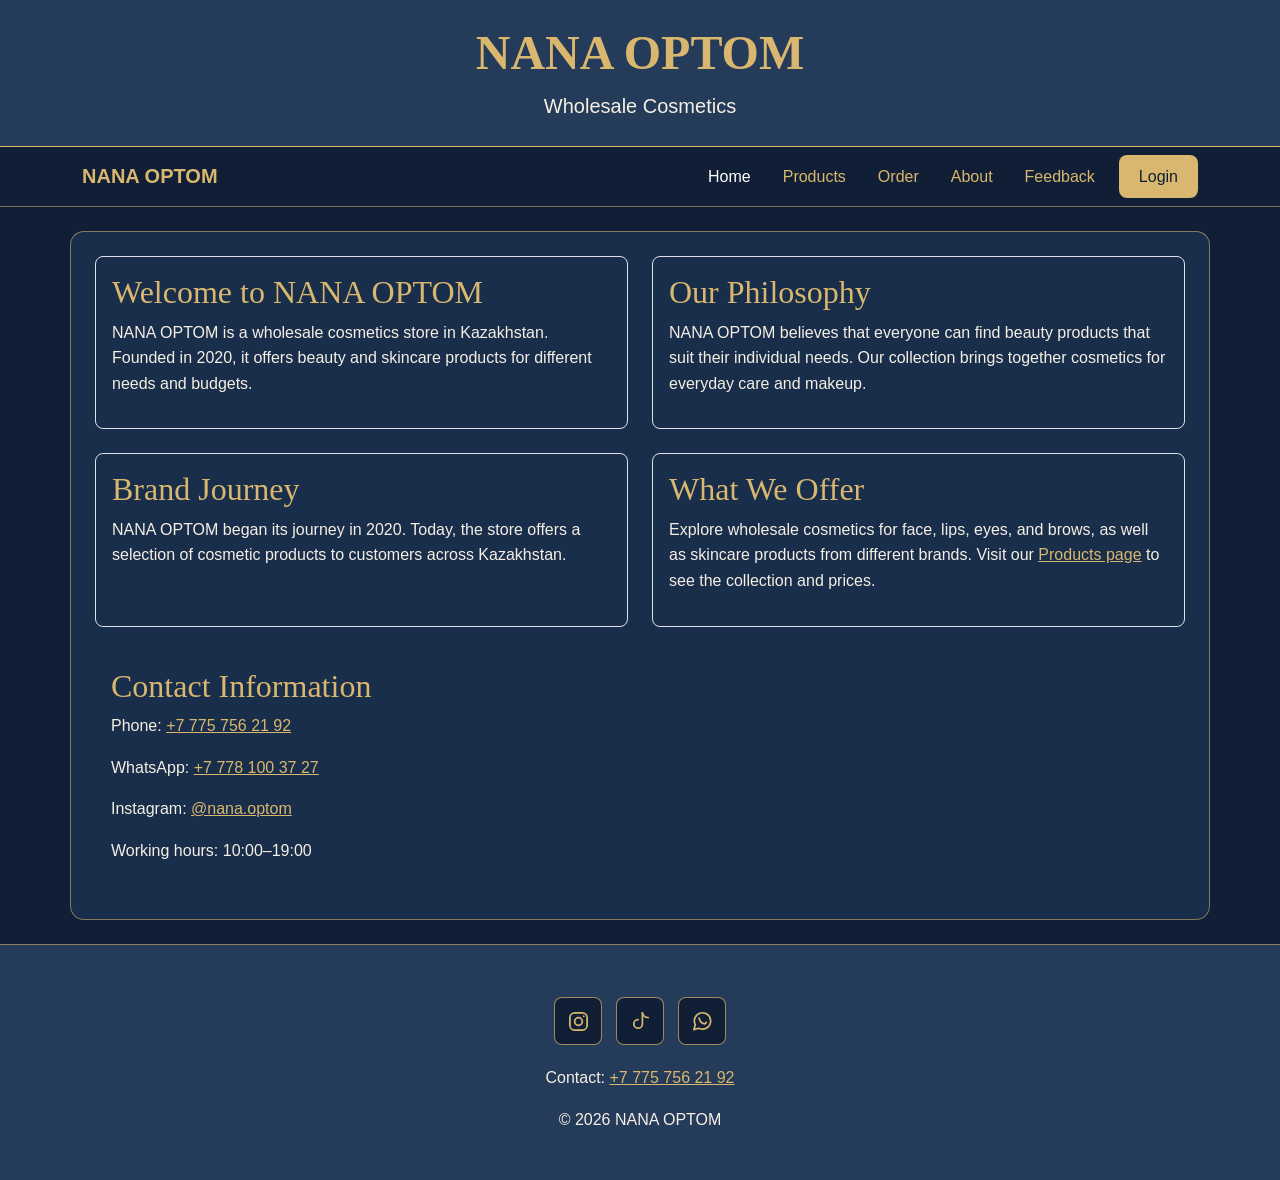
==== index.html @ a5930dcc "Add files via upload" ====
<!DOCTYPE html>
<!-- Authors: Aida Khalila and Assiya Yesmagambet -->
<html lang="en">

<head>
    <meta charset="UTF-8">
    <meta name="viewport" content="width=device-width, initial-scale=1.0">
    <meta name="description" content="NANA OPTOM wholesale cosmetics store">
    <meta name="author" content="Aida Khalila and Assiya Yesmagambet">
    <title>NANA OPTOM | Home</title>

    <!-- Bootstrap 5.3.3 -->
    <link href="https://cdn.jsdelivr.net/npm/bootstrap@5.3.3/dist/css/bootstrap.min.css" rel="stylesheet">

    <!-- Custom CSS -->
    <link rel="stylesheet" href="css/base.css">
</head>

<body>

<header class="text-center py-4 px-3">
    <h1 class="display-5 fw-bold">NANA OPTOM</h1>
    <p class="lead mb-0">Wholesale Cosmetics</p>
</header>

<!-- Bootstrap responsive navigation -->
<nav class="navbar navbar-expand-lg navbar-dark">
    <div class="container">

        <a class="navbar-brand fw-bold" href="index.html">
            NANA OPTOM
        </a>

        <button class="navbar-toggler"
                type="button"
                data-bs-toggle="collapse"
                data-bs-target="#mainNavbar"
                aria-controls="mainNavbar"
                aria-expanded="false"
                aria-label="Toggle navigation">
            <span class="navbar-toggler-icon"></span>
        </button>

        <div class="collapse navbar-collapse" id="mainNavbar">
            <ul class="navbar-nav ms-auto align-items-lg-center gap-lg-3">

                <li class="nav-item">
                    <a class="nav-link active"
                       aria-current="page"
                       href="index.html">Home</a>
                </li>

                <li class="nav-item">
                    <a class="nav-link" href="products.html">Products</a>
                </li>

                <li class="nav-item">
                    <a class="nav-link" href="order.html">Order</a>
                </li>

                <li class="nav-item">
                    <a class="nav-link" href="about.html">About</a>
                </li>

                <li class="nav-item">
                    <a class="nav-link" href="feedback.html">Feedback</a>
                </li>

            </ul>
        </div>

        <!-- Login remains visible outside the collapsed menu -->
        <a class="nav-link login-link ms-3" href="login.html">Login</a>

    </div>
</nav>

<!-- Bootstrap container keeps content centered -->
<main id="home-main" class="container my-4 p-4">

    <!-- Bootstrap Grid: two columns on tablets and desktops -->
    <div class="row g-4">

        <div class="col-12 col-md-6">
            <section id="welcome-section"
                     class="h-100 p-3 border rounded-3">

                <h2>Welcome to NANA OPTOM</h2>

                <p>
                    NANA OPTOM is a wholesale cosmetics store in Kazakhstan.
                    Founded in 2020, it offers beauty and skincare products
                    for different needs and budgets.
                </p>

            </section>
        </div>

        <div class="col-12 col-md-6">
            <section id="philosophy-section"
                     class="h-100 p-3 border rounded-3">

                <h2>Our Philosophy</h2>

                <p>
                    NANA OPTOM believes that everyone can find beauty products
                    that suit their individual needs. Our collection brings
                    together cosmetics for everyday care and makeup.
                </p>

            </section>
        </div>

        <div class="col-12 col-md-6">
            <section id="journey-section"
                     class="h-100 p-3 border rounded-3">

                <h2>Brand Journey</h2>

                <p>
                    NANA OPTOM began its journey in 2020.
                    Today, the store offers a selection of cosmetic products
                    to customers across Kazakhstan.
                </p>

            </section>
        </div>

        <div class="col-12 col-md-6">
            <section id="offer-section"
                     class="h-100 p-3 border rounded-3">

                <h2>What We Offer</h2>

                <p>
                    Explore wholesale cosmetics for face, lips, eyes, and brows,
                    as well as skincare products from different brands.
                    Visit our <a href="products.html">Products page</a>
                    to see the collection and prices.
                </p>

            </section>
        </div>

    </div>

    <!-- Contact information -->
    <section id="contact-section" class="mt-4 p-3">

        <h2>Contact Information</h2>

        <p>
            Phone:
            <a href="tel:+77757562192">+7 775 756 21 92</a>
        </p>

        <p>
            WhatsApp:
            <a href="https://wa.me/77781003727"
               target="_blank"
               rel="noopener noreferrer">
                +7 778 100 37 27
            </a>
        </p>

        <p>
            Instagram:
            <a href="https://www.instagram.com/nana.optom/"
               target="_blank"
               rel="noopener noreferrer">
                @nana.optom
            </a>
        </p>

        <p>Working hours: 10:00–19:00</p>

    </section>

</main>

<footer>

    <div class="footer-social">

        <!-- Instagram -->
        <a href="https://www.instagram.com/nana.optom/"
           target="_blank"
           rel="noopener noreferrer"
           aria-label="Instagram"
           title="Instagram">

            <svg viewBox="0 0 24 24" aria-hidden="true">
                <rect x="3" y="3" width="18" height="18" rx="5"></rect>
                <circle cx="12" cy="12" r="4"></circle>
                <circle cx="17.5" cy="6.5" r="1" class="icon-dot"></circle>
            </svg>

        </a>

        <!-- TikTok -->
        <a href="https://www.tiktok.com/@nana.optom?_r=1&amp;_t=ZS-9A1kYobpDSX"
           target="_blank"
           rel="noopener noreferrer"
           aria-label="TikTok"
           title="TikTok">

            <svg viewBox="0 0 24 24" aria-hidden="true">
                <path d="M14 3v11.5a4.5 4.5 0 1 1-4.5-4.5"></path>
                <path d="M14 3c.7 3.2 2.5 4.8 6 5"></path>
            </svg>

        </a>

        <!-- WhatsApp -->
        <a href="https://wa.me/77781003727"
           target="_blank"
           rel="noopener noreferrer"
           aria-label="WhatsApp"
           title="WhatsApp">

            <svg viewBox="0 0 24 24" aria-hidden="true">
                <path d="M20.5 11.5a8.5 8.5 0 0 1-12.4 7.5L3 20.5l1.5-5.1A8.5 8.5 0 1 1 20.5 11.5Z"></path>
                <path d="M8.5 8.5c.5 3 3 5.5 6 6l1.5-1.5"></path>
            </svg>

        </a>

    </div>

    <p>
        Contact:
        <a href="tel:+77757562192">+7 775 756 21 92</a>
    </p>

    <p>&copy; 2026 NANA OPTOM</p>

</footer>

<!-- Bootstrap 5.3.3 JavaScript bundle -->
<script src="https://cdn.jsdelivr.net/npm/bootstrap@5.3.3/dist/js/bootstrap.bundle.min.js"></script>

</body>
</html>
---- css/base.css ----
/* NANA OPTOM — Shared navy & gold styles */

body {
    background: #101F35;
    color: #F5EFE4;
    font-family: "Trebuchet MS", Arial, sans-serif;
    line-height: 1.6;
}

h1,
h2,
h3 {
    color: #D9B76E;
    font-family: Georgia, "Times New Roman", serif;
}

/* Header */

header,
footer {
    background: #243B5A;
    color: #F5EFE4;
    text-align: center;
}

header {
    border-bottom: 1px solid #D9B76E;
}

/* Navigation */

.navbar {
    background: #101F35;
    border-bottom: 1px solid rgba(217, 183, 110, .55);
}

.navbar .navbar-brand,
.navbar .nav-link,
footer a {
    color: #D9B76E;
}

.navbar .nav-link {
    transition: color .2s ease;
}

.navbar .nav-link:hover,
.navbar .nav-link.active,
footer a:hover {
    color: #FFFFFF;
}

.navbar .login-link,
.navbar .login-link.active {
    padding: 9px 20px;
    background: #D9B76E;
    color: #101F35;
    border-radius: 8px;
}

.navbar .login-link:hover {
    background: #F4D999;
    color: #101F35;
}

.navbar .navbar-toggler {
    border-color: #D9B76E;
}

/* Main content */

main {
    background: #192E4B;
    color: #F5EFE4;
    border: 1px solid rgba(217, 183, 110, .55);
    border-radius: 14px;
}

main h1,
main h2,
main h3,
main a {
    color: #D9B76E;
}

main a:hover {
    color: #FFFFFF;
}

/* Footer */

footer {
    border-top: 1px solid rgba(217, 183, 110, .55);
    padding: 32px 20px;
}

.footer-social {
    display: flex;
    justify-content: center;
    gap: 14px;
    margin: 20px 0;
}

.footer-social a {
    display: flex;
    justify-content: center;
    align-items: center;
    width: 48px;
    height: 48px;
    background: #101F35;
    border: 1px solid rgba(217, 183, 110, .7);
    border-radius: 8px;
    transition: background .2s ease, color .2s ease;
}

.footer-social a:hover {
    background: #D9B76E;
    color: #101F35;
}

.footer-social svg {
    width: 23px;
    height: 23px;
    fill: none;
    stroke: currentColor;
    stroke-width: 1.8;
    stroke-linecap: round;
    stroke-linejoin: round;
}

.footer-social .icon-dot {
    fill: currentColor;
    stroke: none;
}

/* States prepared for future JavaScript */

.hidden {
    display: none;
}

.active {
    border-color: #D9B76E;
}

.selected {
    background: #D9B76E;
    color: #101F35;
}

.error {
    color: #FFB3B3;
    border-color: #DC3545;
}

.success {
    color: #B8F2C8;
    border-color: #198754;
}
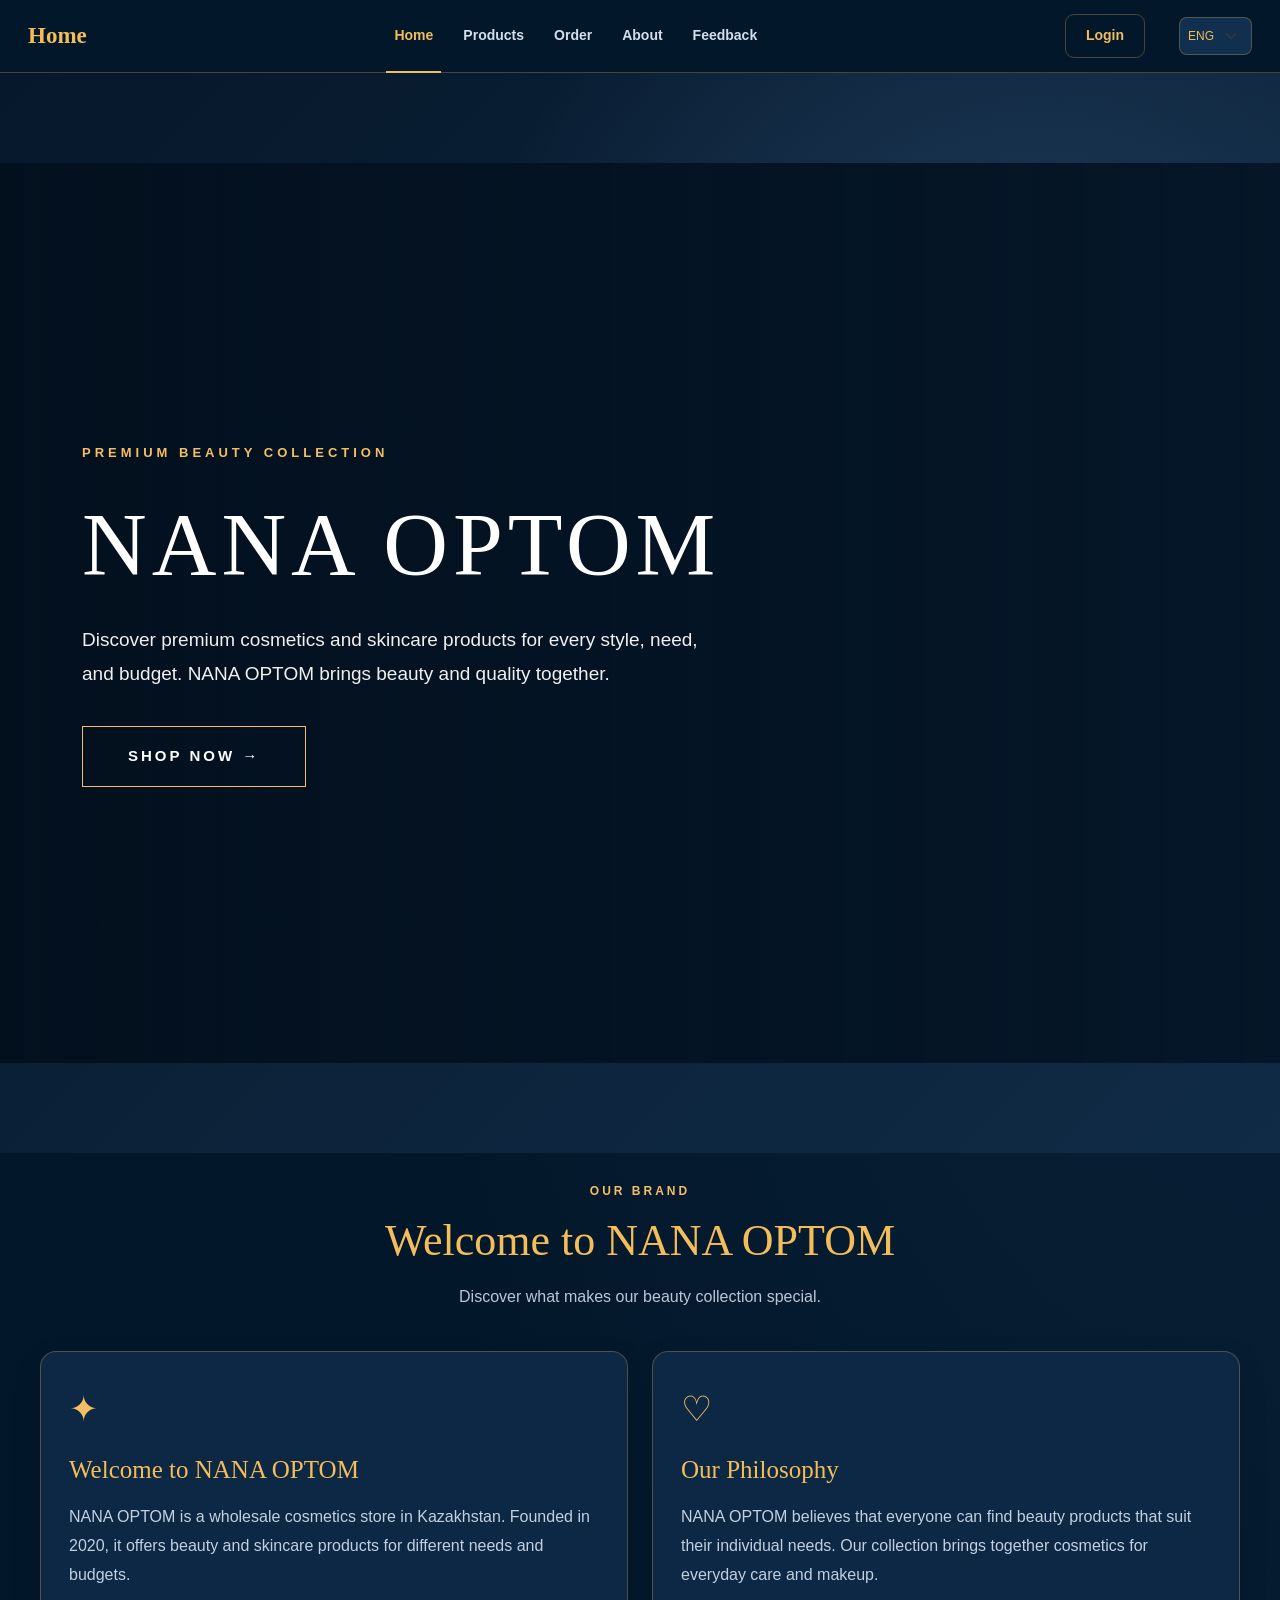
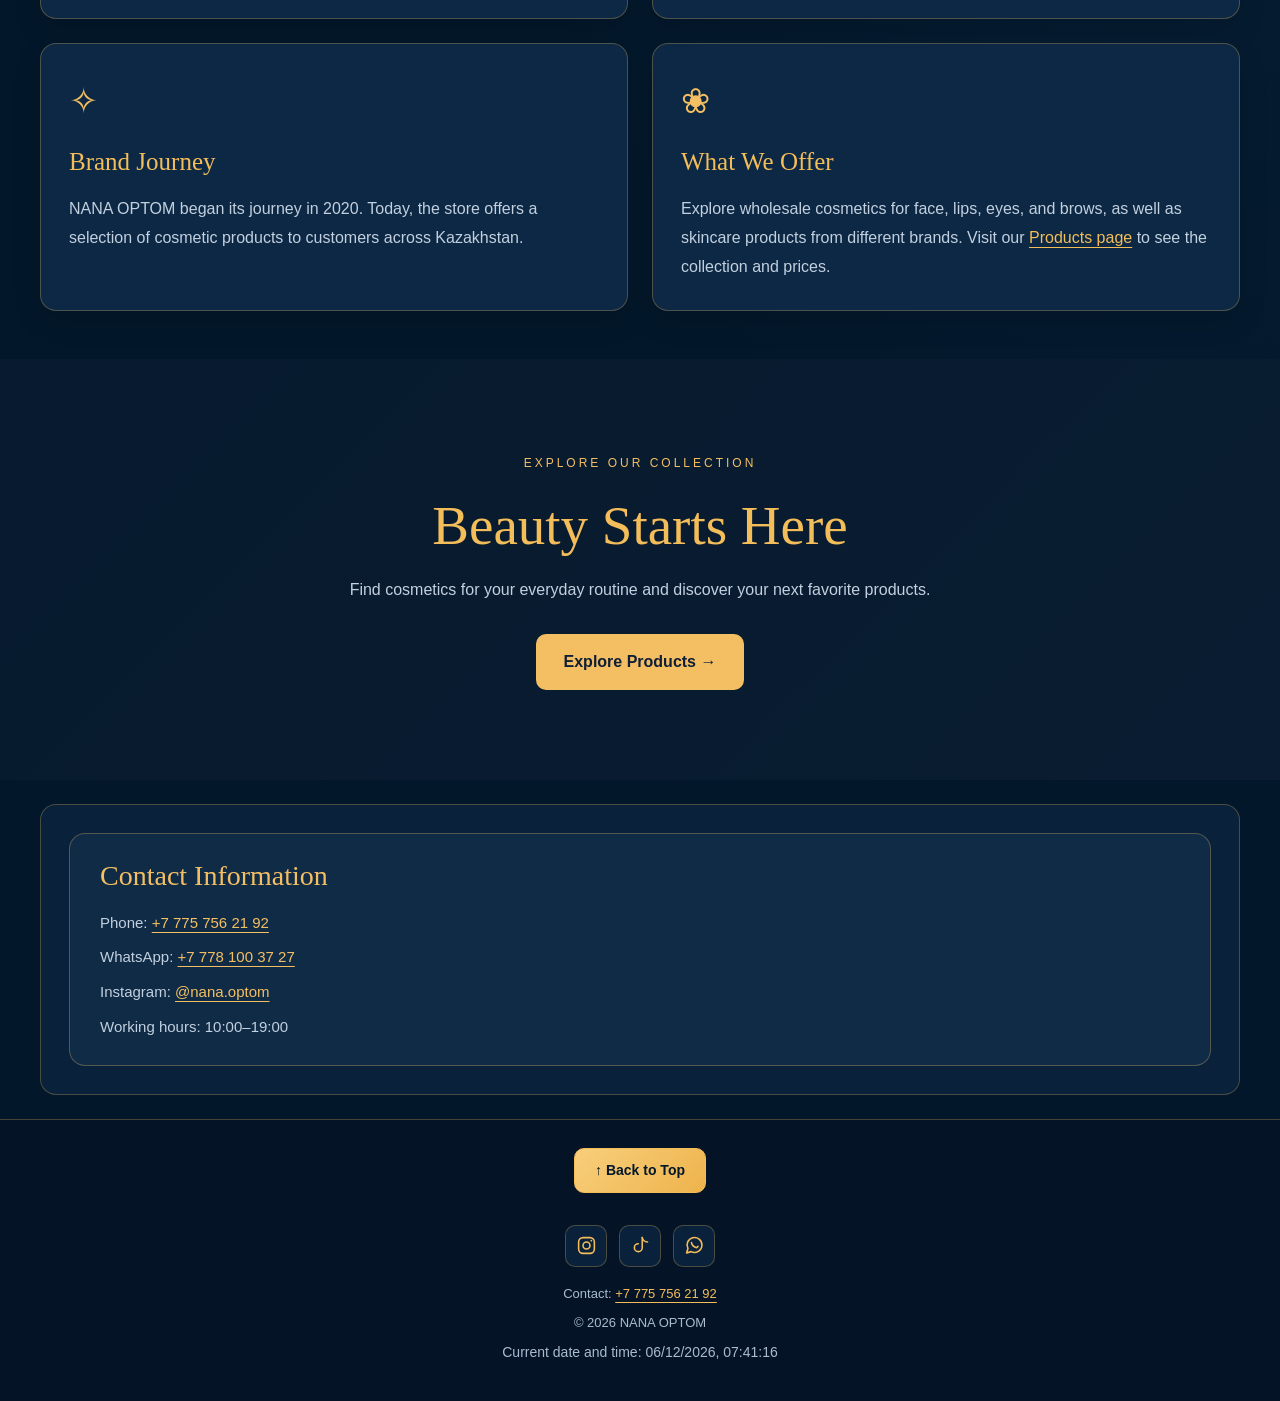
==== commit 9608948d: "Add JavaScript functionality for Assignment 4-5" ====
--- a/index.html
+++ b/index.html
@@ -7,6 +7,7 @@
     <meta name="viewport" content="width=device-width, initial-scale=1.0">
     <meta name="description" content="NANA OPTOM wholesale cosmetics store">
     <meta name="author" content="Aida Khalila and Assiya Yesmagambet">
+
     <title>NANA OPTOM | Home</title>
 
     <!-- Bootstrap 5.3.3 -->
@@ -14,17 +15,15 @@
 
     <!-- Custom CSS -->
     <link rel="stylesheet" href="css/base.css">
+    <link rel="stylesheet" href="css/theme.css">
+    <link rel="stylesheet" href="css/home.css">
+    <link rel="stylesheet" href="css/inner-pages.css">
 </head>
 
 <body>
 
-<header class="text-center py-4 px-3">
-    <h1 class="display-5 fw-bold">NANA OPTOM</h1>
-    <p class="lead mb-0">Wholesale Cosmetics</p>
-</header>
-
-<!-- Bootstrap responsive navigation -->
-<nav class="navbar navbar-expand-lg navbar-dark">
+<!-- NAVIGATION -->
+<nav class="navbar navbar-expand-xl navbar-dark">
     <div class="container">
 
         <a class="navbar-brand fw-bold" href="index.html">
@@ -45,9 +44,7 @@
             <ul class="navbar-nav ms-auto align-items-lg-center gap-lg-3">
 
                 <li class="nav-item">
-                    <a class="nav-link active"
-                       aria-current="page"
-                       href="index.html">Home</a>
+                    <a class="nav-link active" aria-current="page" href="index.html">Home</a>
                 </li>
 
                 <li class="nav-item">
@@ -69,21 +66,69 @@
             </ul>
         </div>
 
-        <!-- Login remains visible outside the collapsed menu -->
         <a class="nav-link login-link ms-3" href="login.html">Login</a>
 
     </div>
 </nav>
 
-<!-- Bootstrap container keeps content centered -->
-<main id="home-main" class="container my-4 p-4">
-
-    <!-- Bootstrap Grid: two columns on tablets and desktops -->
+<!-- HERO SECTION -->
+<section class="home-hero">
+
+    
+<!-- FULL SCREEN VIDEO HERO -->
+<section class="home-video-hero">
+
+    <video class="home-background-video"
+           autoplay
+           muted
+           loop
+           playsinline
+           preload="metadata">
+        <source src="videos/nana-beauty.mp4" type="video/mp4">
+    </video>
+
+    <div class="home-video-overlay"></div>
+
+    <div class="container home-video-content">
+
+        <span class="home-video-label">
+            PREMIUM BEAUTY COLLECTION
+        </span>
+
+        <h1>NANA OPTOM</h1>
+
+        <p>
+            Discover premium cosmetics and skincare
+            products for every style, need, and budget.
+            NANA OPTOM brings beauty and quality together.
+        </p>
+
+        <a href="products.html" class="home-video-button">
+            SHOP NOW →
+        </a>
+
+    </div>
+
+</section>
+
+
+</section>
+
+<!-- MAIN CONTENT -->
+<main id="home-main" class="container my-5 p-4">
+
+    <div class="section-heading text-center">
+        <span>OUR BRAND</span>
+        <h2>Welcome to NANA OPTOM</h2>
+        <p>Discover what makes our beauty collection special.</p>
+    </div>
+
     <div class="row g-4">
 
         <div class="col-12 col-md-6">
-            <section id="welcome-section"
-                     class="h-100 p-3 border rounded-3">
+            <section id="welcome-section" class="home-info-card h-100">
+
+                <div class="home-card-icon">✦</div>
 
                 <h2>Welcome to NANA OPTOM</h2>
 
@@ -97,8 +142,7 @@
         </div>
 
         <div class="col-12 col-md-6">
-            <section id="philosophy-section"
-                     class="h-100 p-3 border rounded-3">
+            <section id="philosophy-section" class="home-info-card h-100"><div class="home-card-icon">♡</div>
 
                 <h2>Our Philosophy</h2>
 
@@ -112,8 +156,9 @@
         </div>
 
         <div class="col-12 col-md-6">
-            <section id="journey-section"
-                     class="h-100 p-3 border rounded-3">
+            <section id="journey-section" class="home-info-card h-100">
+
+                <div class="home-card-icon">✧</div>
 
                 <h2>Brand Journey</h2>
 
@@ -127,8 +172,9 @@
         </div>
 
         <div class="col-12 col-md-6">
-            <section id="offer-section"
-                     class="h-100 p-3 border rounded-3">
+            <section id="offer-section" class="home-info-card h-100">
+
+                <div class="home-card-icon">❀</div>
 
                 <h2>What We Offer</h2>
 
@@ -144,8 +190,35 @@
 
     </div>
 
-    <!-- Contact information -->
-    <section id="contact-section" class="mt-4 p-3">
+</main>
+
+<!-- COLLECTION BANNER -->
+<section class="collection-banner">
+
+    <div class="container text-center">
+
+        <span>EXPLORE OUR COLLECTION</span>
+
+        <h2>Beauty Starts Here</h2>
+
+        <p>
+            Find cosmetics for your everyday routine
+            and discover your next favorite products.
+        </p>
+
+        <a href="products.html" class="hero-btn-primary">
+            Explore Products →
+        </a>
+
+    </div>
+
+</section>
+
+
+<!-- CONTACT INFORMATION -->
+<section id="contact-section" class="container my-4">
+
+    <div class="contact-simple">
 
         <h2>Contact Information</h2>
 
@@ -174,15 +247,16 @@
 
         <p>Working hours: 10:00–19:00</p>
 
-    </section>
-
-</main>
-
+    </div>
+
+</section>
+
+
+<!-- FOOTER -->
 <footer>
 
     <div class="footer-social">
 
-        <!-- Instagram -->
         <a href="https://www.instagram.com/nana.optom/"
            target="_blank"
            rel="noopener noreferrer"
@@ -194,10 +268,8 @@
                 <circle cx="12" cy="12" r="4"></circle>
                 <circle cx="17.5" cy="6.5" r="1" class="icon-dot"></circle>
             </svg>
-
-        </a>
-
-        <!-- TikTok -->
+        </a>
+
         <a href="https://www.tiktok.com/@nana.optom?_r=1&amp;_t=ZS-9A1kYobpDSX"
            target="_blank"
            rel="noopener noreferrer"
@@ -208,10 +280,8 @@
                 <path d="M14 3v11.5a4.5 4.5 0 1 1-4.5-4.5"></path>
                 <path d="M14 3c.7 3.2 2.5 4.8 6 5"></path>
             </svg>
-
-        </a>
-
-        <!-- WhatsApp -->
+        </a>
+
         <a href="https://wa.me/77781003727"
            target="_blank"
            rel="noopener noreferrer"
@@ -222,12 +292,9 @@
                 <path d="M20.5 11.5a8.5 8.5 0 0 1-12.4 7.5L3 20.5l1.5-5.1A8.5 8.5 0 1 1 20.5 11.5Z"></path>
                 <path d="M8.5 8.5c.5 3 3 5.5 6 6l1.5-1.5"></path>
             </svg>
-
-        </a>
-
-    </div>
-
-    <p>
+        </a>
+
+    </div><p>
         Contact:
         <a href="tel:+77757562192">+7 775 756 21 92</a>
     </p>
@@ -236,8 +303,9 @@
 
 </footer>
 
-<!-- Bootstrap 5.3.3 JavaScript bundle -->
+<!-- JavaScript -->
 <script src="https://cdn.jsdelivr.net/npm/bootstrap@5.3.3/dist/js/bootstrap.bundle.min.js"></script>
+<script src="js/main.js" defer></script>
 
 </body>
 </html>
--- a/css/base.css
+++ b/css/base.css
@@ -1,98 +1,113 @@
-/* NANA OPTOM — Shared navy & gold styles */
+
+/* NANA OPTOM — CLEAN NAVY & GOLD DESIGN */
+
+:root {
+    --navy: #101f35;
+    --navy-light: #192e4b;
+    --navy-card: #203653;
+    --gold: #f4bf63;
+    --text: #f5efe4;
+    --muted: #b9c7d8;
+}
+
+* {
+    box-sizing: border-box;
+}
 
 body {
-    background: #101F35;
-    color: #F5EFE4;
+    margin: 0;
+    background: var(--navy);
+    color: var(--text);
     font-family: "Trebuchet MS", Arial, sans-serif;
     line-height: 1.6;
 }
 
-h1,
-h2,
-h3 {
-    color: #D9B76E;
+h1, h2, h3 {
+    color: var(--gold);
     font-family: Georgia, "Times New Roman", serif;
 }
 
-/* Header */
+/* HEADER */
 
 header,
 footer {
-    background: #243B5A;
-    color: #F5EFE4;
+    background: #243b5a;
+    color: var(--text);
     text-align: center;
 }
 
 header {
-    border-bottom: 1px solid #D9B76E;
-}
-
-/* Navigation */
+    border-bottom: 1px solid var(--gold);
+}
+
+footer {
+    border-top: 1px solid rgba(244, 191, 99, 0.4);
+    padding: 32px 20px;
+}
+
+footer a {
+    color: var(--gold);
+}
+
+footer a:hover {
+    color: white;
+}
+
+/* NAVIGATION */
 
 .navbar {
-    background: #101F35;
-    border-bottom: 1px solid rgba(217, 183, 110, .55);
+    background: var(--navy);
+    border-bottom: 1px solid rgba(244, 191, 99, 0.4);
 }
 
 .navbar .navbar-brand,
-.navbar .nav-link,
-footer a {
-    color: #D9B76E;
-}
-
 .navbar .nav-link {
-    transition: color .2s ease;
+    color: var(--gold);
 }
 
 .navbar .nav-link:hover,
-.navbar .nav-link.active,
-footer a:hover {
-    color: #FFFFFF;
+.navbar .nav-link.active {
+    color: white;
 }
 
 .navbar .login-link,
 .navbar .login-link.active {
     padding: 9px 20px;
-    background: #D9B76E;
-    color: #101F35;
+    background: var(--gold);
+    color: var(--navy);
     border-radius: 8px;
 }
 
 .navbar .login-link:hover {
-    background: #F4D999;
-    color: #101F35;
+    background: #ffda91;
+    color: var(--navy);
 }
 
 .navbar .navbar-toggler {
-    border-color: #D9B76E;
-}
-
-/* Main content */
+    border-color: var(--gold);
+}
+
+/* MAIN */
 
 main {
-    background: #192E4B;
-    color: #F5EFE4;
-    border: 1px solid rgba(217, 183, 110, .55);
-    border-radius: 14px;
+    background: var(--navy-light);
+    color: var(--text);
+    border: 1px solid rgba(244, 191, 99, 0.4);
+    border-radius: 16px;
 }
 
 main h1,
 main h2,
 main h3,
 main a {
-    color: #D9B76E;
+    color: var(--gold);
 }
 
 main a:hover {
-    color: #FFFFFF;
-}
-
-/* Footer */
-
-footer {
-    border-top: 1px solid rgba(217, 183, 110, .55);
-    padding: 32px 20px;
-}
+    color: white;
+}
+
+/* SOCIAL ICONS */
 
 .footer-social {
     display: flex;
@@ -107,15 +122,15 @@
     align-items: center;
     width: 48px;
     height: 48px;
-    background: #101F35;
-    border: 1px solid rgba(217, 183, 110, .7);
-    border-radius: 8px;
-    transition: background .2s ease, color .2s ease;
+    background: var(--navy);
+    border: 1px solid var(--gold);
+    border-radius: 10px;
+    transition: background 0.2s, color 0.2s;
 }
 
 .footer-social a:hover {
-    background: #D9B76E;
-    color: #101F35;
+    background: var(--gold);
+    color: var(--navy);
 }
 
 .footer-social svg {
@@ -133,27 +148,376 @@
     stroke: none;
 }
 
-/* States prepared for future JavaScript */
+/* COMMON STATES */
 
 .hidden {
     display: none;
 }
 
 .active {
-    border-color: #D9B76E;
+    border-color: var(--gold);
 }
 
 .selected {
-    background: #D9B76E;
-    color: #101F35;
+    background: var(--gold);
+    color: var(--navy);
 }
 
 .error {
-    color: #FFB3B3;
-    border-color: #DC3545;
+    color: #ffb3b3;
+    border-color: #dc3545;
 }
 
 .success {
-    color: #B8F2C8;
+    color: #b8f2c8;
     border-color: #198754;
-}+}
+
+/* =========================================
+   ORDER PAGE — FIXED LAYOUT
+========================================= */
+
+#order-main {
+    width: calc(100% - 24px);
+    max-width: 1250px;
+    margin-left: auto;
+    margin-right: auto;
+}
+
+#order-section {
+    width: 100%;
+    background: var(--navy-light);
+    border: 1px solid rgba(244, 191, 99, 0.25);
+    border-radius: 18px;
+    padding: 28px;
+}
+
+#order-section h2 {
+    font-size: 28px;
+    font-weight: 700;
+    margin-bottom: 12px;
+}
+
+/* Three equal, full-width columns */
+
+#order-form {
+    display: grid;
+    grid-template-columns: repeat(3, minmax(0, 1fr));
+    gap: 22px;
+    align-items: stretch;
+    width: 100%;
+}
+
+/* CRITICAL FIX: Fieldsets must fill columns */
+
+#order-form > fieldset {
+    display: block;
+    width: 100%;
+    min-width: 0;
+    max-width: none;
+    margin: 0;
+    padding: 20px;
+    border: 1px solid rgba(244, 191, 99, 0.4);
+    border-radius: 15px;
+    grid-column: auto;
+    grid-row: auto;
+    justify-self: stretch;
+    align-self: stretch;
+}
+
+/* Fieldset titles */
+
+#order-form > fieldset > legend {
+    float: none;
+    display: table;
+    width: auto;
+    max-width: 100%;
+    padding: 0 10px;
+    margin-bottom: 15px;
+    color: var(--gold);
+    font-size: 19px;
+    font-weight: 600;
+    line-height: 1.4;
+}
+
+/* Form groups */
+
+#order-form fieldset > div,
+#order-form .mb-3,
+#order-form .form-group {
+    min-width: 0;
+    max-width: 100%;
+}
+
+/* Inputs */
+
+#order-form input:not([type="radio"]):not([type="checkbox"]),
+#order-form select,
+#order-form textarea {
+    display: block;
+    width: 100%;
+    min-width: 0;
+    max-width: 100%;
+    min-height: 46px;
+    padding: 11px 13px;
+    background: #263f5f;
+    color: white;
+    border: 1px solid #cba45d;
+    border-radius: 10px;
+}
+
+#order-form input::placeholder,
+#order-form textarea::placeholder {
+    color: #c2cedc;
+    opacity: 1;
+}
+
+#order-form input:focus,
+#order-form select:focus,
+#order-form textarea:focus {
+    background: #304c70;
+    color: white;
+    border-color: var(--gold);
+    box-shadow: 0 0 0 3px rgba(244, 191, 99, 0.15);
+    outline: none;
+}
+
+#order-form select {
+    color-scheme: dark;
+}
+
+#order-form select option {
+    background: #263f5f;
+    color: white;
+}
+
+/* Labels */
+
+#order-form label {
+    font-size: 14px;
+    line-height: 1.5;
+    margin-bottom: 6px;
+}
+
+#order-form textarea {
+    min-height: 100px;
+    resize: vertical;
+}
+
+/* Bootstrap rows inside form */
+
+#order-form .row {
+    width: 100%;
+    margin-left: 0;
+    margin-right: 0;
+}
+
+#order-form .row > * {
+    min-width: 0;
+}
+
+/* Radio and checkbox */
+
+#order-form .form-check-input {
+    background-color: #263f5f;
+    border-color: var(--gold);
+}
+
+#order-form .form-check-input:checked {
+    background-color: var(--gold);
+    border-color: var(--gold);
+}
+
+/* Buttons */
+
+#order-form button {
+    border-radius: 10px;
+    font-weight: 600;
+}
+
+#order-form button[type="submit"] {
+    background: var(--gold);
+    border-color: var(--gold);
+    color: var(--navy);
+}
+
+#order-form button[type="submit"]:hover {
+    background: #ffda91;
+}
+
+/* =========================================
+   CART SUMMARY
+========================================= */
+
+.nana-cart-summary {
+    background: var(--navy-card);
+    border: 1px solid rgba(244, 191, 99, 0.3);
+    border-radius: 14px;
+    padding: 18px;
+    margin-bottom: 20px;
+}
+
+.nana-cart-summary h3 {
+    color: var(--gold);
+    font-size: 20px;
+}
+
+/* =========================================
+   ORDER CONFIRMATION
+========================================= */
+
+#order-confirmation.nana-premium {
+    background: #14243b;
+    border: 1px solid rgba(244, 191, 99, 0.35);
+    border-radius: 18px;
+    padding: 22px;
+    margin-top: 24px;
+}
+
+#order-confirmation.nana-premium h3 {
+    color: var(--gold);
+    font-size: 25px;
+}
+
+#order-confirmation.nana-premium .list-group {
+    display: grid;
+    grid-template-columns: repeat(2, minmax(0, 1fr));
+    gap: 10px;
+}
+
+#order-confirmation.nana-premium .list-group-item {
+    background: var(--navy-card);
+    color: white;
+    border: 1px solid rgba(255, 255, 255, 0.08);
+    border-radius: 10px;
+    padding: 12px 14px;
+    font-size: 14px;
+    overflow-wrap: anywhere;
+}
+
+#order-confirmation.nana-premium .list-group-item strong {
+    color: var(--gold);
+}
+
+#order-confirmation.nana-premium .list-group-item:has(ul) {
+    grid-column: 1 / -1;
+}
+
+#order-confirmation.nana-premium .list-group-item ul {
+    list-style: none;
+    padding: 0;
+    margin: 10px 0 0;
+}
+
+#order-confirmation.nana-premium .list-group-item li {
+    padding: 9px 12px;
+    margin-bottom: 6px;
+    background: rgba(255, 255, 255, 0.05);
+    border-left: 3px solid var(--gold);
+    border-radius: 7px;
+}
+
+#order-confirmation.nana-premium .list-group-item.fw-bold {
+    grid-column: 1 / -1;
+    background: var(--gold);
+    color: var(--navy);
+    font-size: 20px;
+    font-weight: 700;
+    text-align: right;
+}
+
+/* =========================================
+   ABOUT PAGE
+========================================= */
+
+#about-main input[type="search"],
+#about-main input[type="text"],
+#about-main .form-control,
+#about-main .form-select,
+#about-main select {
+    background: #243b5a;
+    color: white;
+    border: 1px solid #cba45d;
+    border-radius: 12px;
+    padding: 12px 16px;
+    min-height: 48px;
+}
+
+#about-main input::placeholder {
+    color: var(--muted);
+    opacity: 1;
+}
+
+#about-main input:focus,
+#about-main select:focus {
+    background: #304c70;
+    color: white;
+    border-color: var(--gold);
+    box-shadow: 0 0 0 3px rgba(244, 191, 99, 0.15);
+}
+
+#about-main select {
+    color-scheme: dark;
+    cursor: pointer;
+}
+
+#about-main select option {
+    background: #243b5a;
+    color: white;
+}
+
+#about-main .text-muted,
+#about-main .text-secondary {
+    color: var(--muted) !important;
+}
+
+#about-main .card {
+    background: #1b304d;
+    color: white;
+    border: 1px solid rgba(244, 191, 99, 0.25);
+    border-radius: 14px;
+}
+
+#about-main .card h3,
+#about-main .card h4,
+#about-main .card h5 {
+    color: var(--gold);
+}
+
+/* =========================================
+   RESPONSIVE
+========================================= */
+
+@media (max-width: 991px) {
+    #order-form {
+        grid-template-columns: repeat(2, minmax(0, 1fr));
+    }
+
+    #order-form > fieldset:nth-of-type(3) {
+        grid-column: 1 / -1;
+    }
+}
+
+@media (max-width: 767px) {
+    #order-main {
+        width: calc(100% - 16px);
+    }
+
+    #order-section {
+        padding: 16px;
+    }
+
+    #order-form {
+        grid-template-columns: 1fr;
+    }
+
+    #order-form > fieldset,
+    #order-form > fieldset:nth-of-type(3) {
+        grid-column: 1;
+        padding: 16px;
+    }
+
+    #order-confirmation.nana-premium .list-group {
+        grid-template-columns: 1fr;
+    }
+}
--- a/css/theme.css
+++ b/css/theme.css
@@ -0,0 +1,1360 @@
+/* NANA OPTOM — SHARED NAVY & GOLD THEME */
+
+:root {
+    --navy: #03172a;
+    --navy-light: #09213a;
+    --navy-card: #0d2844;
+    --gold: #f3bd59;
+    --text: #eef3fa;
+    --muted: #aabbd0;
+
+    --theme-input: #112f4e;
+    --theme-border: rgba(243, 189, 89, 0.28);
+    --theme-radius: 16px;
+}
+
+/* BASE */
+
+*,
+*::before,
+*::after {
+    box-sizing: border-box;
+}
+
+html {
+    scroll-behavior: smooth;
+}
+
+body {
+    min-height: 100vh;
+    margin: 0;
+    display: flex;
+    flex-direction: column;
+    background:
+        radial-gradient(
+            ellipse at top right,
+            rgba(26, 66, 102, 0.3),
+            transparent 55%
+        ),
+        var(--navy);
+    color: var(--text);
+    font-family: "Trebuchet MS", Arial, sans-serif;
+    line-height: 1.65;
+}
+
+h1,
+h2,
+h3,
+h4,
+h5,
+h6 {
+    color: var(--gold);
+    font-family: Georgia, "Times New Roman", serif;
+}
+
+p {
+    color: var(--muted);
+}
+
+a {
+    color: var(--gold);
+    text-underline-offset: 4px;
+}
+
+a:hover {
+    color: #ffe0a0;
+}
+
+img {
+    max-width: 100%;
+}
+
+button,
+input,
+select,
+textarea {
+    font: inherit;
+}
+
+a:focus-visible,
+button:focus-visible {
+    outline: 2px solid var(--gold);
+    outline-offset: 4px;
+}
+
+.hidden,
+[hidden] {
+    display: none !important;
+}
+
+/* NAVBAR — FIRST ON EVERY PAGE */
+
+body > .navbar {
+    order: -1;
+    width: 100%;
+    padding: 15px 0;
+    background: rgba(3, 23, 42, 0.96);
+    border-bottom: 1px solid var(--theme-border);
+}
+
+.navbar > .container {
+    max-width: 1280px;
+    gap: 12px;
+}
+
+.navbar .navbar-brand {
+    color: var(--gold);
+    font-family: Georgia, "Times New Roman", serif;
+    font-size: 23px;
+    letter-spacing: 1px;
+}
+
+.navbar .navbar-brand:hover {
+    color: #ffe0a0;
+}
+
+.navbar .nav-link {
+    color: #d3deec;
+    font-size: 14px;
+    font-weight: 600;
+    transition: color 0.2s ease;
+}
+
+.navbar .nav-link:hover,
+.navbar .nav-link.active {
+    color: var(--gold);
+}
+
+.navbar .login-link,
+.navbar .login-link.active {
+    padding: 9px 20px;
+    background: transparent;
+    color: var(--gold);
+    border: 1px solid var(--theme-border);
+    border-radius: 9px;
+    white-space: nowrap;
+}
+
+.navbar .login-link:hover {
+    background: var(--gold);
+    color: var(--navy);
+    border-color: var(--gold);
+}
+
+.navbar .navbar-toggler {
+    border-color: var(--theme-border);
+    border-radius: 8px;
+}
+
+.navbar .navbar-toggler:focus {
+    box-shadow: 0 0 0 3px rgba(243, 189, 89, 0.15);
+}
+
+.navbar .form-select {
+    width: auto !important;
+    min-height: 38px;
+    background-color: var(--theme-input) !important;
+    color: var(--gold) !important;
+    border-color: var(--theme-border) !important;
+    border-radius: 8px;
+    font-size: 12px;
+    color-scheme: dark;
+}
+
+/* PAGE HEADING */
+
+body > header {
+    background: transparent !important;
+    border: 0 !important;
+    padding: 42px 20px 12px !important;
+    text-align: center;
+}
+
+body > header h1 {
+    margin-bottom: 10px;
+    color: var(--gold);
+    font-size: clamp(30px, 4vw, 46px);
+    font-weight: 700;
+}
+
+body > header .lead {
+    max-width: 650px;
+    margin: 0 auto;
+    color: var(--muted);
+    font-size: 16px;
+}
+
+/* MAIN CONTENT */
+
+body > main {
+    flex: 1 0 auto;
+}
+
+#home-main,
+#products-main,
+#about-main,
+#feedback-main {
+    width: calc(100% - 40px);
+    max-width: 1200px;
+    margin: 24px auto 48px !important;
+    padding: 0 !important;
+    background: transparent !important;
+    border: 0 !important;
+    border-radius: 0;
+}
+
+main h2 {
+    font-size: clamp(23px, 2.5vw, 30px);
+    margin-bottom: 16px;
+}
+
+main h3 {
+    font-size: 21px;
+}
+
+main p {
+    color: var(--muted);
+}
+
+main .text-muted,
+main .text-secondary {
+    color: var(--muted) !important;
+}
+
+main mark {
+    padding: 2px 6px;
+    background: rgba(243, 189, 89, 0.16);
+    color: var(--gold);
+    border-radius: 4px;
+}
+
+main hr {
+    border-color: var(--theme-border);
+    opacity: 1;
+}
+
+/* BUTTONS */main .btn,
+footer .btn {
+    padding: 11px 20px;
+    border-radius: 10px;
+    font-size: 14px;
+    font-weight: 700;
+    transition:
+        background-color 0.2s ease,
+        border-color 0.2s ease,
+        color 0.2s ease;
+}
+
+main .btn-warning,
+main .gold-button,
+footer .btn-warning {
+    background: linear-gradient(135deg, #f8cf7b, #eeb34c);
+    color: var(--navy) !important;
+    border: 1px solid var(--gold);
+}
+
+main .btn-warning:hover,
+main .gold-button:hover,
+footer .btn-warning:hover {
+    background: #ffdc95;
+    color: var(--navy) !important;
+    border-color: #ffdc95;
+}
+
+main .btn-outline-warning {
+    background: transparent;
+    color: var(--gold);
+    border: 1px solid var(--theme-border);
+}
+
+main .btn-outline-warning:hover {
+    background: rgba(243, 189, 89, 0.12);
+    color: #ffe0a0;
+    border-color: var(--gold);
+}
+
+main .btn:disabled {
+    opacity: 0.55;
+}
+
+/* HOME */
+
+#home-main .row > div > section {
+    padding: 28px !important;
+    background: var(--navy-card);
+    border: 1px solid var(--theme-border) !important;
+    border-radius: var(--theme-radius) !important;
+    box-shadow: 0 10px 30px rgba(0, 0, 0, 0.1);
+}
+
+#home-main .row > div > section h2 {
+    font-size: 25px;
+}
+
+#home-main .row > div > section p:last-child {
+    margin-bottom: 0;
+}
+
+#contact-section {
+    padding: 28px !important;
+    background: var(--navy-light);
+    border: 1px solid var(--theme-border);
+    border-radius: var(--theme-radius);
+}
+
+#contact-section p {
+    margin-bottom: 10px;
+}
+
+#contact-section p:last-child {
+    margin-bottom: 0;
+}
+
+/* ABOUT */
+
+#about-main {
+    display: grid;
+    grid-template-columns: repeat(2, minmax(0, 1fr));
+    gap: 24px;
+    align-items: stretch;
+}
+
+#about-actions {
+    grid-column: 1 / -1;
+    display: flex;
+    flex-wrap: wrap;
+    align-items: center;
+    gap: 12px;
+    margin-bottom: 0 !important;
+    padding: 18px 22px;
+    background: var(--navy-light);
+    border: 1px solid var(--theme-border);
+    border-radius: var(--theme-radius);
+}
+
+#about-actions span {
+    color: var(--muted);
+}
+
+#about-main > article,
+#about-main > section {
+    min-width: 0;
+    margin: 0 !important;
+    padding: 28px !important;
+    background: var(--navy-card) !important;
+    color: var(--text);
+    border: 1px solid var(--theme-border) !important;
+    border-radius: var(--theme-radius) !important;
+}
+
+#about-main .brand-year {
+    display: inline-block;
+    padding: 5px 12px;
+    background: rgba(243, 189, 89, 0.1);
+    color: var(--gold);
+    border: 1px solid var(--theme-border);
+    border-radius: 30px;
+    font-size: 13px;
+}
+
+#about-main .brand-photo {
+    margin: 0;
+}
+
+#about-main .brand-photo img {
+    display: block;
+    width: 100%;
+    max-width: 420px;
+    height: 280px;
+    margin: 0 auto;
+    object-fit: cover;
+    border-radius: 12px !important;
+    border: 1px solid var(--theme-border);
+}
+
+#about-main figcaption {
+    margin-top: 16px;
+    color: var(--gold);
+    text-align: center;
+}
+
+#about-main figcaption small {
+    display: block;
+    margin-top: 5px;
+    color: var(--muted);
+}
+
+#about-main aside {
+    padding: 0;
+    background: transparent;
+    border: 0;
+}
+
+#about-main ul,
+#about-main ol {
+    padding-left: 22px;
+    color: var(--muted);
+}
+
+#about-main li {
+    margin-bottom: 9px;
+}
+
+#about-main li::marker {
+    color: var(--gold);
+}
+
+#about-main dl {
+    display: grid;
+    grid-template-columns: 120px minmax(0, 1fr);
+    gap: 12px 18px;
+    margin: 0;
+}
+
+#about-main dt {
+    color: var(--gold);
+}
+
+#about-main dd {
+    margin: 0;
+    color: var(--muted);
+    overflow-wrap: anywhere;
+}
+
+/* PRODUCTS */
+
+#price-section {
+    padding: 28px;
+    background: var(--navy-light);
+    border: 1px solid var(--theme-border);
+    border-radius: var(--theme-radius);
+}
+
+#products-main .table-responsive {
+    border: 1px solid var(--theme-border);
+    border-radius: 12px;
+}#products-main .table {
+    --bs-table-color: var(--text);
+    --bs-table-bg: var(--navy-card);
+    --bs-table-border-color: rgba(243, 189, 89, 0.16);
+    --bs-table-hover-bg: #153655;
+    --bs-table-hover-color: var(--text);
+    --bs-table-striped-bg: #102d49;
+    --bs-table-striped-color: var(--text);
+
+    margin-bottom: 0;
+    font-size: 14px;
+}
+
+#products-main .table th {
+    padding: 16px;
+    background: #163553;
+    color: var(--gold);
+    font-weight: 700;
+    white-space: nowrap;
+}
+
+#products-main .table td {
+    padding: 14px 16px;
+    vertical-align: middle;
+}
+
+#products-main .table .btn {
+    padding: 7px 12px;
+    font-size: 12px;
+    white-space: nowrap;
+}
+
+#product-list figure,
+#products-main .card {
+    margin-bottom: 0;
+    padding: 20px !important;
+    background: var(--navy-card) !important;
+    color: var(--text);
+    border: 1px solid var(--theme-border) !important;
+    border-radius: var(--theme-radius) !important;
+    overflow: hidden;
+}
+
+#product-list figure img {
+    width: 100%;
+    height: 250px;
+    object-fit: contain;
+    background: #fff;
+    border-radius: 11px !important;
+}
+
+#product-list figcaption {
+    padding-top: 12px;
+    color: var(--gold);
+    font-size: 17px;
+    font-weight: 700;
+}
+
+#order-action {
+    padding: 26px;
+    background: var(--navy-light);
+    border: 1px solid var(--theme-border);
+    border-radius: var(--theme-radius);
+}
+
+/* FORM INPUTS */
+
+#about-main .form-control,
+#about-main .form-select,
+#products-main .form-control,
+#products-main .form-select,
+#feedback-main .form-control,
+#feedback-main .form-select,
+#login-main .form-control,
+#login-main .form-select {
+    min-height: 46px;
+    padding: 11px 13px;
+    background-color: var(--theme-input) !important;
+    color: var(--text) !important;
+    border: 1px solid var(--theme-border) !important;
+    border-radius: 9px !important;
+    box-shadow: none;
+}
+
+main .form-control::placeholder {
+    color: #95abc3;
+    opacity: 1;
+}
+
+main .form-control:focus,
+main .form-select:focus {
+    border-color: var(--gold) !important;
+    box-shadow: 0 0 0 3px rgba(243, 189, 89, 0.13) !important;
+}
+
+main select,
+main input[type="date"] {
+    color-scheme: dark;
+}
+
+main select option {
+    background: var(--theme-input);
+    color: var(--text);
+}
+
+main label,
+main .form-label {
+    color: var(--text);
+    font-size: 14px;
+    font-weight: 600;
+}
+
+main textarea.form-control {
+    min-height: 120px;
+    resize: vertical;
+}
+
+main .form-check-input {
+    background-color: var(--theme-input);
+    border-color: var(--theme-border);
+}
+
+main .form-check-input:checked {
+    background-color: var(--gold);
+    border-color: var(--gold);
+}
+
+main .form-check-input:focus {
+    box-shadow: 0 0 0 3px rgba(243, 189, 89, 0.13);
+}
+
+main .form-check-label {
+    color: var(--muted);
+    font-weight: 400;
+}
+
+main .form-control.is-invalid,
+main .form-select.is-invalid {
+    border-color: #ff8787 !important;
+}
+
+main .invalid-feedback,
+main .error {
+    color: #ffb1b1;
+}
+
+main .success {
+    color: #b8f2c8;
+}
+
+/* FEEDBACK */
+
+#feedback-section {
+    padding: 0 !important;
+    background: transparent !important;
+    border: 0 !important;
+}
+
+#feedback-section > p {
+    max-width: 850px;
+}
+
+#feedback-form {
+    margin-top: 10px;
+}
+
+#feedback-form .feedback-group {
+    min-width: 0;
+    padding: 24px !important;
+    background: var(--navy-card) !important;
+    border: 1px solid var(--theme-border) !important;
+    border-radius: var(--theme-radius) !important;
+}
+
+#feedback-form legend {
+    float: none;
+    width: auto;
+    max-width: 100%;
+    margin-bottom: 18px;
+    padding: 0 7px;
+    color: var(--gold);
+    font-family: Georgia, "Times New Roman", serif;
+    font-size: 21px;
+    font-weight: 700;
+}
+
+#feedback-form .form-check {
+    margin-bottom: 8px;
+}
+
+#feedback-form button {
+    min-width: 160px;
+}
+
+#feedback-confirmation {
+    padding: 24px;
+    background: var(--navy-light) !important;
+    border: 1px solid var(--theme-border) !important;
+    border-radius: var(--theme-radius) !important;
+}
+
+#feedback-confirmation p:last-child {
+    margin-bottom: 0;
+}/* LOGIN */
+
+#login-main {
+    width: calc(100% - 32px);
+    max-width: 490px;
+    margin: 28px auto 48px !important;
+    padding: 32px !important;
+    background: var(--navy-card) !important;
+    border: 1px solid var(--theme-border) !important;
+    border-radius: 20px !important;
+    box-shadow: 0 18px 50px rgba(0, 0, 0, 0.18);
+}
+
+#login-section {
+    width: 100%;
+    padding: 0 !important;
+    background: transparent !important;
+    border: 0 !important;
+}
+
+#login-section > h2 {
+    font-size: 32px;
+}
+
+#login-form {
+    display: block;
+    width: 100%;
+    margin-top: 24px;
+}
+
+#login-button {
+    min-height: 46px;
+    margin-top: 6px;
+}
+
+#login-result {
+    padding: 18px;
+    background: var(--navy-light);
+    border: 1px solid var(--theme-border);
+    border-radius: 12px;
+}
+
+#login-result h3 {
+    font-size: 20px;
+}
+
+#login-result p:last-child {
+    margin-bottom: 0;
+}
+
+/* CONFIRMATION LISTS */
+
+#feedback-confirmation .list-group-item,
+#login-result .list-group-item {
+    background: var(--navy-card);
+    color: var(--text);
+    border-color: var(--theme-border);
+    overflow-wrap: anywhere;
+}
+
+#feedback-confirmation strong,
+#login-result strong {
+    color: var(--gold);
+}
+
+/* FOOTER */
+
+body > footer {
+    margin-top: auto;
+    padding: 28px 20px;
+    background: #041426;
+    color: var(--muted);
+    text-align: center;
+    border-top: 1px solid var(--theme-border);
+}
+
+footer p {
+    margin-bottom: 8px;
+    color: var(--muted);
+    font-size: 13px;
+}
+
+footer a {
+    color: var(--gold);
+}
+
+footer .footer-social {
+    display: flex;
+    justify-content: center;
+    gap: 12px;
+    margin: 16px 0;
+}
+
+footer .footer-social a {
+    display: inline-flex;
+    align-items: center;
+    justify-content: center;
+    width: 42px;
+    height: 42px;
+    background: var(--navy-light);
+    color: var(--gold);
+    border: 1px solid var(--theme-border);
+    border-radius: 10px;
+    transition:
+        background-color 0.2s ease,
+        color 0.2s ease;
+}
+
+footer .footer-social a:hover {
+    background: var(--gold);
+    color: var(--navy);
+}
+
+footer .footer-social svg {
+    width: 21px;
+    height: 21px;
+    fill: none;
+    stroke: currentColor;
+    stroke-width: 1.8;
+    stroke-linecap: round;
+    stroke-linejoin: round;
+}
+
+footer .footer-social .icon-dot {
+    fill: currentColor;
+    stroke: none;
+}
+
+/* TABLET */
+
+@media (max-width: 991px) {
+    .navbar .navbar-collapse {
+        flex-basis: 100%;
+        order: 5;
+    }
+
+    .navbar .navbar-nav {
+        padding-top: 12px;
+    }
+
+    .navbar .nav-link {
+        padding: 10px 12px;
+    }
+
+    .navbar .navbar-toggler {
+        margin-left: auto;
+    }
+
+    .navbar .login-link {
+        margin-left: 0 !important;
+    }
+
+    #about-main {
+        gap: 18px;
+    }
+
+    #about-main > article,
+    #about-main > section {
+        padding: 22px !important;
+    }
+}
+
+/* PHONE */
+
+@media (max-width: 650px) {
+    body > header {
+        padding: 30px 16px 8px !important;
+    }
+
+    body > header .lead {
+        font-size: 14px;
+    }
+
+    .navbar > .container {
+        gap: 8px;
+    }
+
+    .navbar .navbar-brand {
+        font-size: 19px;
+        margin-right: 0;
+    }
+
+    .navbar .login-link {
+        padding: 7px 12px;
+        font-size: 12px;
+    }
+
+    .navbar .form-select {
+        margin-left: 0 !important;
+        min-height: 34px;
+        font-size: 11px;
+    }
+
+    #home-main,
+    #products-main,
+    #about-main,
+    #feedback-main {
+        width: calc(100% - 28px);
+        margin-bottom: 32px !important;
+    }
+
+    #home-main .row > div > section,
+    #contact-section,
+    #price-section {
+        padding: 22px !important;
+    }
+
+    #about-main {
+        grid-template-columns: 1fr;
+    }
+
+    #about-actions {
+        padding: 16px;
+    }
+
+    #about-actions span {
+        width: 100%;
+    }
+
+    #about-main dl {
+        grid-template-columns: 100px minmax(0, 1fr);
+        gap: 12px;
+    }
+
+    #about-main .brand-photo img {
+        height: 240px;
+    }
+
+    #product-list figure img {
+        height: 220px;
+    }#feedback-form .feedback-group {
+        padding: 20px !important;
+    }
+
+    #feedback-form button {
+        flex: 1 1 150px;
+    }
+
+    #login-main {
+        padding: 24px !important;
+    }
+
+    main .btn {
+        padding: 10px 16px;
+    }
+}
+
+@media (prefers-reduced-motion: reduce) {
+    html {
+        scroll-behavior: auto;
+    }
+
+    *,
+    *::before,
+    *::after {
+        transition: none !important;
+        animation: none !important;
+    }
+}
+/* IDENTICAL NAVBAR ON ALL PAGES */
+
+body > .navbar {
+    min-height: 70px;
+    padding: 12px 0 !important;
+    background: #03172a !important;
+    border-bottom: 1px solid rgba(243, 189, 89, 0.28);
+}
+
+body > .navbar > .container {
+    width: calc(100% - 32px);
+    max-width: 1280px !important;
+    gap: 18px;
+}
+
+body > .navbar .navbar-brand {
+    flex-shrink: 0;
+    margin-right: 0;
+    color: #f3bd59 !important;
+    font-family: Georgia, "Times New Roman", serif;
+    font-size: 23px !important;
+    font-weight: 700;
+    letter-spacing: 0;
+}
+
+body > .navbar #mainNavbar {
+    flex: 1;
+    justify-content: center;
+}
+
+body > .navbar .navbar-nav {
+    margin-left: 0 !important;
+    margin-right: 0 !important;
+    gap: 14px !important;
+}
+
+body > .navbar .navbar-nav .nav-link {
+    position: relative;
+    padding: 12px 8px;
+    color: #d3deec !important;
+    font-family: "Trebuchet MS", Arial, sans-serif;
+    font-size: 14px;
+    font-weight: 600;
+}
+
+body > .navbar .navbar-nav .nav-link:hover,
+body > .navbar .navbar-nav .nav-link.active {
+    color: #f3bd59 !important;
+}
+
+body > .navbar .navbar-nav .nav-link.active::after {
+    content: "";
+    position: absolute;
+    right: 0;
+    bottom: -13px;
+    left: 0;
+    height: 2px;
+    background: #f3bd59;
+}
+
+body > .navbar .order-nav-tools {
+    display: flex;
+    align-items: center;
+    flex-shrink: 0;
+    gap: 20px;
+    margin-left: 0;
+}
+
+body > .navbar .order-cart-link {
+    position: relative;
+    display: inline-flex;
+    align-items: center;
+    justify-content: center;
+    width: 36px;
+    height: 36px;
+    color: #eef3fa;
+    text-decoration: none;
+}
+
+body > .navbar .order-cart-link svg {
+    width: 25px;
+    height: 25px;
+    fill: none;
+    stroke: currentColor;
+    stroke-width: 1.6;
+    stroke-linecap: round;
+    stroke-linejoin: round;
+}
+
+body > .navbar .order-cart-link span {
+    position: absolute;
+    top: -2px;
+    right: -3px;
+    display: flex;
+    align-items: center;
+    justify-content: center;
+    min-width: 17px;
+    height: 17px;
+    padding: 0 4px;
+    background: #f3bd59;
+    color: #03172a;
+    border-radius: 20px;
+    font-size: 10px;
+    line-height: 1;
+}
+
+body > .navbar .order-languages {
+    display: flex;
+    align-items: center;
+    gap: 12px;
+    padding-left: 18px;
+    border-left: 1px solid rgba(243, 189, 89, 0.28);
+}
+
+body > .navbar .order-languages button {
+    padding: 5px 0;
+    background: transparent;
+    color: #d3deec;
+    border: 0;
+    border-radius: 0;
+    font-size: 11px;
+    font-weight: 500;
+    cursor: pointer;
+}
+
+body > .navbar .order-languages button:hover,
+body > .navbar .order-languages button.active,
+body > .navbar .order-languages button[aria-pressed="true"] {
+    color: #f3bd59;
+}
+
+body > .navbar .login-link,
+body > .navbar .login-link.active {
+    flex-shrink: 0;
+    margin-left: 0 !important;
+    padding: 9px 20px !important;
+    background: transparent !important;
+    color: #f3bd59 !important;
+    border: 1px solid rgba(243, 189, 89, 0.28);
+    border-radius: 9px;
+    font-size: 14px;
+    font-weight: 600;
+}
+
+body > .navbar .login-link:hover {
+    background: #f3bd59 !important;
+    color: #03172a !important;
+}
+
+@media (max-width: 991px) {
+    body > .navbar > .container {
+        flex-wrap: wrap;
+        gap: 12px;
+    }
+
+    body > .navbar .navbar-toggler {
+        margin-left: auto;
+    }
+
+    body > .navbar #mainNavbar {
+        order: 5;
+        flex: 0 0 100%;
+    }
+
+    body > .navbar .navbar-nav {
+        gap: 2px !important;
+        padding-top: 10px;
+    }
+
+    body > .navbar .navbar-nav .nav-link.active::after {
+        display: none;
+    }
+}@media (max-width: 600px) {
+    body > .navbar > .container {
+        gap: 10px;
+    }
+
+    body > .navbar .navbar-brand {
+        font-size: 19px !important;
+    }
+
+    body > .navbar .order-nav-tools {
+        order: 3;
+        flex: 1;
+        justify-content: flex-end;
+        gap: 14px;
+    }
+
+    body > .navbar .login-link {
+        order: 4;
+        padding: 8px 14px !important;
+        font-size: 12px;
+    }
+
+    body > .navbar .order-languages {
+        gap: 10px;
+        padding-left: 14px;
+    }
+}
+/* FEEDBACK — WIDER AND MORE COMPACT */
+
+#feedback-main {
+    width: calc(100% - 48px) !important;
+    max-width: 1440px !important;
+    margin-top: 16px !important;
+}
+
+body:has(#feedback-main) > header {
+    padding: 26px 24px 8px !important;
+}
+
+body:has(#feedback-main) > header h1 {
+    font-size: clamp(28px, 3vw, 38px);
+    margin-bottom: 8px;
+}
+
+#feedback-section > h2 {
+    margin-bottom: 12px;
+}
+
+#feedback-section > p {
+    max-width: 100%;
+    margin-bottom: 12px;
+}
+
+#feedback-form {
+    margin-top: 0 !important;
+    --bs-gutter-x: 20px;
+    --bs-gutter-y: 20px;
+}
+
+#feedback-form .feedback-group {
+    padding: 22px !important;
+}
+
+#feedback-form legend {
+    margin-bottom: 12px;
+    font-size: 20px;
+}
+
+@media (max-width: 650px) {
+    #feedback-main {
+        width: calc(100% - 28px) !important;
+    }
+
+    #feedback-form .feedback-group {
+        padding: 18px !important;
+    }
+}
+/* SAME PAGE TITLE STYLE */
+
+/* Heading containers */
+body > header,
+body:has(#feedback-main) > header,
+#order-section .order-heading {
+    display: block !important;
+    padding: 32px 20px 20px !important;
+    margin: 0 !important;
+    background: transparent !important;
+    border: 0 !important;
+    text-align: center !important;
+}
+
+/* Titles */
+body > header h1,
+body:has(#feedback-main) > header h1,
+#order-section .order-heading h2 {
+    margin: 0 0 12px !important;
+    color: #f3bd59 !important;
+    font-family: Georgia, "Times New Roman", serif !important;
+    font-size: clamp(28px, 3vw, 40px) !important;
+    font-weight: 700 !important;
+    line-height: 1.2 !important;
+    letter-spacing: 0 !important;
+}
+
+/* Subtitles */
+body > header .lead,
+body:has(#feedback-main) > header .lead,
+#order-section .order-heading p {
+    width: 100% !important;
+    max-width: 850px !important;
+    margin: 0 auto !important;
+    color: #aabbd0 !important;
+    font-family: "Trebuchet MS", Arial, sans-serif !important;
+    font-size: 15px !important;
+    font-weight: 400 !important;
+    line-height: 1.6 !important;
+}
+
+/* Remove Order's decorative line and star */
+#order-section .order-heading::before,
+#order-section .order-heading::after {
+    display: none !important;
+    content: none !important;
+}
+
+/* Order heading sits inside main */
+#order-main {
+    margin-top: 0 !important;
+}
+
+#order-section .order-heading {
+    margin-bottom: 24px !important;
+}
+
+@media (max-width: 650px) {
+    body > header,
+    body:has(#feedback-main) > header,
+    #order-section .order-heading {
+        padding: 26px 14px 16px !important;
+    }
+
+    body > header .lead,
+    body:has(#feedback-main) > header .lead,
+    #order-section .order-heading p {
+        font-size: 14px !important;
+    }
+}
+/* Remove the old underline; keep the shared one */
+body > .navbar .navbar-nav .nav-link.active {
+    border-bottom: 0 !important;
+}
+/* ORDER PAGE — NAVBAR FIX */
+
+@media (min-width: 992px) {
+
+    body:has(#order-main) > .navbar > .container {
+        display: flex !important;
+        flex-wrap: nowrap !important;
+        align-items: center !important;
+        max-width: 1400px !important;
+        gap: 12px !important;
+    }
+
+    body:has(#order-main) > .navbar .navbar-toggler {
+        display: none !important;
+    }
+
+    body:has(#order-main) > .navbar #mainNavbar {
+        display: flex !important;
+        flex: 1 1 auto !important;
+        min-width: 0 !important;
+        width: auto !important;
+        order: 0 !important;
+    }body:has(#order-main) > .navbar .navbar-nav {
+        display: flex !important;
+        flex-direction: row !important;
+        flex-wrap: nowrap !important;
+        gap: 8px !important;
+        white-space: nowrap;
+    }
+
+    body:has(#order-main) > .navbar .order-nav-tools {
+        display: flex !important;
+        flex-shrink: 0 !important;
+    }
+
+    body:has(#order-main) > .navbar .login-link {
+        flex-shrink: 0 !important;
+    }
+}
+
+/* NANA OPTOM — PREMIUM ANIMATIONS */
+
+/* Smooth scrolling */
+html {
+    scroll-behavior: smooth;
+}
+
+/* Page entrance animation */
+main {
+    animation: pageFadeIn 0.8s ease-out both;
+}
+
+@keyframes pageFadeIn {
+    from {
+        opacity: 0;
+        transform: translateY(18px);
+    }
+
+    to {
+        opacity: 1;
+        transform: translateY(0);
+    }
+}
+
+/* Navigation hover */
+.navbar .nav-link {
+    transition: color 0.3s ease;
+}
+
+/* Cards animation */
+.card,
+#order-form > fieldset,
+#about-main .card {
+    transition:
+        transform 0.3s ease,
+        box-shadow 0.3s ease,
+        border-color 0.3s ease;
+}
+
+.card:hover,
+#about-main .card:hover {
+    transform: translateY(-5px);
+    box-shadow: 0 12px 30px rgba(0, 0, 0, 0.25);
+    border-color: #f4bf63;
+}
+
+/* Buttons */
+.btn {
+    transition:
+        transform 0.25s ease,
+        box-shadow 0.25s ease,
+        background-color 0.25s ease;
+}
+
+.btn:hover {
+    transform: translateY(-2px);
+    box-shadow: 0 6px 18px rgba(244, 191, 99, 0.2);
+}
+
+.btn:active {
+    transform: scale(0.97);
+}
+
+/* Product images */
+#product-gallery img,
+#about-main img {
+    transition: transform 0.4s ease;
+}
+
+#product-gallery img:hover,
+#about-main img:hover {
+    transform: scale(1.04);
+}
+
+/* Form focus */
+input,
+select,
+textarea {
+    transition:
+        border-color 0.25s ease,
+        box-shadow 0.25s ease;
+}
+
+/* Accessibility */
+@media (prefers-reduced-motion: reduce) {
+    html {
+        scroll-behavior: auto;
+    }
+
+    main {
+        animation: none;
+    }
+
+    .card,
+    .btn,
+    #product-gallery img,
+    #about-main img {
+        transition: none;
+    }
+}
--- a/css/home.css
+++ b/css/home.css
@@ -0,0 +1,499 @@
+/* NANA OPTOM — PREMIUM HOME DESIGN */
+
+/* HERO */
+
+.home-hero {
+    padding: 90px 0;
+    background:
+        radial-gradient(circle at 80% 30%, #203b59 0%, transparent 45%),
+        linear-gradient(135deg, #06182b, #102b46);
+    overflow: hidden;
+}
+
+.hero-content {
+    animation: heroSlide 1s ease both;
+}
+
+.hero-label {
+    display: inline-block;
+    color: #f4bf63;
+    letter-spacing: 3px;
+    font-size: 12px;
+    font-weight: bold;
+    margin-bottom: 24px;
+}
+
+.hero-content h1 {
+    font-family: Georgia, serif;
+    font-size: clamp(42px, 5vw, 72px);
+    line-height: 1.12;
+    color: white;
+    margin-bottom: 25px;
+}
+
+.hero-content h1 span {
+    display: block;
+    color: #f4bf63;
+}
+
+.hero-description {
+    color: #c2d0df;
+    font-size: 17px;
+    max-width: 520px;
+    line-height: 1.9;
+    margin-bottom: 30px;
+}
+
+.hero-buttons {
+    display: flex;
+    flex-wrap: wrap;
+    gap: 15px;
+}
+
+.hero-btn-primary,
+.hero-btn-secondary {
+    display: inline-block;
+    padding: 15px 28px;
+    border-radius: 10px;
+    text-decoration: none;
+    font-weight: bold;
+    transition: 0.3s ease;
+}
+
+.hero-btn-primary {
+    background: #f4bf63;
+    color: #101f35;
+}
+
+.hero-btn-primary:hover {
+    background: #ffda91;
+    color: #101f35;
+    transform: translateY(-4px);
+    box-shadow: 0 10px 30px rgba(244, 191, 99, 0.2);
+}
+
+.hero-btn-secondary {
+    border: 1px solid #f4bf63;
+    color: #f4bf63;
+}
+
+.hero-btn-secondary:hover {
+    background: #f4bf63;
+    color: #101f35;
+    transform: translateY(-4px);
+}
+
+/* STATS */
+
+.hero-stats {
+    display: flex;
+    gap: 40px;
+    margin-top: 55px;
+}
+
+.hero-stats div {
+    display: flex;
+    flex-direction: column;
+}
+
+.hero-stats strong {
+    color: #f4bf63;
+    font-size: 29px;
+    font-family: Georgia, serif;
+}
+
+.hero-stats span {
+    color: #b9c7d8;
+    font-size: 13px;
+}
+
+/* HERO IMAGE */
+
+.hero-image-wrapper {
+    position: relative;
+    animation: heroImageAppear 1.2s ease both;
+}
+
+.hero-image {
+    width: 100%;
+    height: 520px;
+    object-fit: cover;
+    border-radius: 24px;
+    border: 1px solid rgba(244, 191, 99, 0.4);
+    box-shadow: 0 25px 70px rgba(0, 0, 0, 0.35);
+}
+
+.hero-floating-badge {
+    position: absolute;
+    bottom: 25px;
+    left: -25px;
+    background: #f4bf63;
+    color: #101f35;
+    padding: 15px 24px;
+    border-radius: 12px;
+    font-weight: bold;
+    box-shadow: 0 10px 30px rgba(0, 0, 0, 0.3);
+    animation: floating 4s ease-in-out infinite;
+}
+
+/* HEADINGS */
+
+.section-heading {
+    margin-bottom: 40px;
+}
+
+.section-heading span {
+    color: #f4bf63;
+    font-size: 12px;
+    letter-spacing: 3px;
+    font-weight: bold;
+}
+
+.section-heading h2 {
+    font-family: Georgia, serif;
+    font-size: clamp(30px, 4vw, 44px);
+    margin-top: 12px;
+}
+
+.section-heading p {
+    color: #b9c7d8;
+}
+
+/* INFORMATION CARDS */
+
+.home-info-card {
+    background: #102b46;
+    border: 1px solid rgba(244, 191, 99, 0.25);
+    border-radius: 18px;
+    padding: 32px;
+    transition: 0.35s ease;
+}
+
+.home-info-card:hover {
+    transform: translateY(-8px);
+    border-color: #f4bf63;
+    box-shadow: 0 20px 40px rgba(0, 0, 0, 0.25);
+}
+
+.home-card-icon {
+    font-size: 35px;
+    color: #f4bf63;
+    margin-bottom: 18px;
+}
+
+.home-info-card h2 {
+    font-size: 27px;
+    margin-bottom: 18px;
+}
+
+.home-info-card p {
+    color: #c2d0df;
+    line-height: 1.8;
+}
+
+/* COLLECTION BANNER */
+
+.collection-banner {
+    padding: 90px 20px;
+    background:
+        linear-gradient(rgba(6, 24, 43, 0.88), rgba(6, 24, 43, 0.88)),
+        linear-gradient(135deg, #102b46, #203b59);
+    text-align: center;
+}
+
+.collection-banner span {
+    color: #f4bf63;
+    letter-spacing: 3px;
+    font-size: 12px;
+}
+
+.collection-banner h2 {
+    font-size: clamp(36px, 5vw, 55px);
+    margin: 18px 0;
+}
+
+.collection-banner p {
+    color: #c2d0df;
+    margin-bottom: 30px;
+}
+
+/* CONTACT */
+
+.contact-premium {
+    background: #102b46;
+    border: 1px solid rgba(244, 191, 99, 0.3);
+    border-radius: 20px;
+    padding: 45px 30px;
+}.contact-card {
+    padding: 28px 15px;
+    border-radius: 15px;
+    background: #192e4b;
+    height: 100%;
+    transition: 0.3s ease;
+}
+
+.contact-card:hover {
+    transform: translateY(-6px);
+    box-shadow: 0 12px 30px rgba(0, 0, 0, 0.25);
+}
+
+.contact-icon {
+    font-size: 32px;
+    color: #f4bf63;
+    margin-bottom: 12px;
+}
+
+.contact-card h3 {
+    font-size: 22px;
+}
+
+.contact-card a {
+    color: #f4bf63;
+    text-decoration: none;
+    overflow-wrap: anywhere;
+}
+
+.working-hours {
+    color: #b9c7d8;
+}
+
+/* ANIMATIONS */
+
+@keyframes heroSlide {
+    from {
+        opacity: 0;
+        transform: translateX(-40px);
+    }
+
+    to {
+        opacity: 1;
+        transform: translateX(0);
+    }
+}
+
+@keyframes heroImageAppear {
+    from {
+        opacity: 0;
+        transform: scale(0.92);
+    }
+
+    to {
+        opacity: 1;
+        transform: scale(1);
+    }
+}
+
+@keyframes floating {
+    0%, 100% {
+        transform: translateY(0);
+    }
+
+    50% {
+        transform: translateY(-10px);
+    }
+}
+
+/* RESPONSIVE */
+
+@media (max-width: 991px) {
+    .home-hero {
+        padding: 55px 0;
+    }
+
+    .hero-image {
+        height: 420px;
+    }
+
+    .hero-floating-badge {
+        left: 15px;
+    }
+}
+
+@media (max-width: 576px) {
+    .hero-stats {
+        gap: 22px;
+    }
+
+    .hero-image {
+        height: 330px;
+    }
+
+    .home-info-card {
+        padding: 24px;
+    }
+
+    .contact-premium {
+        padding: 25px 15px;
+    }
+}
+
+@media (prefers-reduced-motion: reduce) {
+    .hero-content,
+    .hero-image-wrapper,
+    .hero-floating-badge {
+        animation: none;
+    }
+
+    .home-info-card,
+    .contact-card,
+    .hero-btn-primary,
+    .hero-btn-secondary {
+        transition: none;
+    }
+}
+
+/* FULL SCREEN VIDEO HERO */
+
+.home-video-hero {
+    position: relative;
+    min-height: 100vh;
+    display: flex;
+    align-items: center;
+    overflow: hidden;
+    background: #06182b;
+}
+
+.home-background-video {
+    position: absolute;
+    top: 0;
+    left: 0;
+    width: 100%;
+    height: 100%;
+    object-fit: cover;
+    z-index: 0;
+}
+
+.home-video-overlay {
+    position: absolute;
+    inset: 0;
+    background: linear-gradient(
+        90deg,
+        rgba(3, 15, 28, 0.85) 0%,
+        rgba(3, 15, 28, 0.45) 55%,
+        rgba(3, 15, 28, 0.15) 100%
+    );
+    z-index: 1;
+}
+
+.home-video-content {
+    position: relative;
+    z-index: 2;
+    padding-top: 100px;
+    padding-bottom: 100px;
+    animation: homeVideoFade 1.2s ease both;
+}
+
+.home-video-label {
+    color: #f4bf63;
+    font-size: 13px;
+    font-weight: bold;
+    letter-spacing: 4px;
+}
+
+.home-video-content h1 {
+    color: #ffffff;
+    font-family: Georgia, serif;
+    font-size: clamp(48px, 7vw, 100px);
+    letter-spacing: 5px;
+    margin: 25px 0;
+}
+
+.home-video-content p {
+    color: #f0f0f0;
+    font-size: 19px;
+    line-height: 1.8;
+    max-width: 650px;
+    margin-bottom: 35px;
+}
+
+.home-video-button {
+    display: inline-block;
+    padding: 17px 45px;
+    color: #ffffff;
+    border: 1px solid #f4bf63;
+    text-decoration: none;
+    font-size: 15px;
+    font-weight: bold;
+    letter-spacing: 3px;
+    transition: 0.3s ease;
+}
+
+.home-video-button:hover {
+    background: #f4bf63;
+    color: #101f35;
+    transform: translateY(-4px);
+}
+
+@keyframes homeVideoFade {
+    from {
+        opacity: 0;
+        transform: translateY(35px);
+    }
+
+    to {
+        opacity: 1;
+        transform: translateY(0);
+    }
+}
+
+@media (max-width: 768px) {
+    .home-video-hero {
+        min-height: 85vh;
+    }
+
+    .home-video-content {
+        padding: 80px 20px;
+    }
+
+    .home-video-content p {
+        font-size: 16px;
+    }
+}
+
+@media (prefers-reduced-motion: reduce) {
+    .home-video-content {
+        animation: none;
+    }
+
+    .home-video-button {
+        transition: none;
+    }
+}
+
+/* SMALL CONTACT SECTION — ORIGINAL STYLE */
+
+#contact-section {
+    max-width: 1200px;
+}
+
+.contact-simple {
+    background: #102b46;
+    border: 1px solid rgba(244, 191, 99, 0.3);
+    border-radius: 16px;
+    padding: 25px 30px;
+}
+
+.contact-simple h2 {
+    color: #f4bf63;
+    font-size: 28px;
+    margin-bottom: 18px;
+}.contact-simple p {
+    color: #c2d0df;
+    font-size: 15px;
+    margin-bottom: 10px;
+}
+
+.contact-simple a {
+    color: #f4bf63;
+    text-decoration: underline;
+}
+
+.contact-simple a:hover {
+    color: white;
+}
+
+@media (max-width: 576px) {
+    .contact-simple {
+        padding: 20px;
+    }
+}
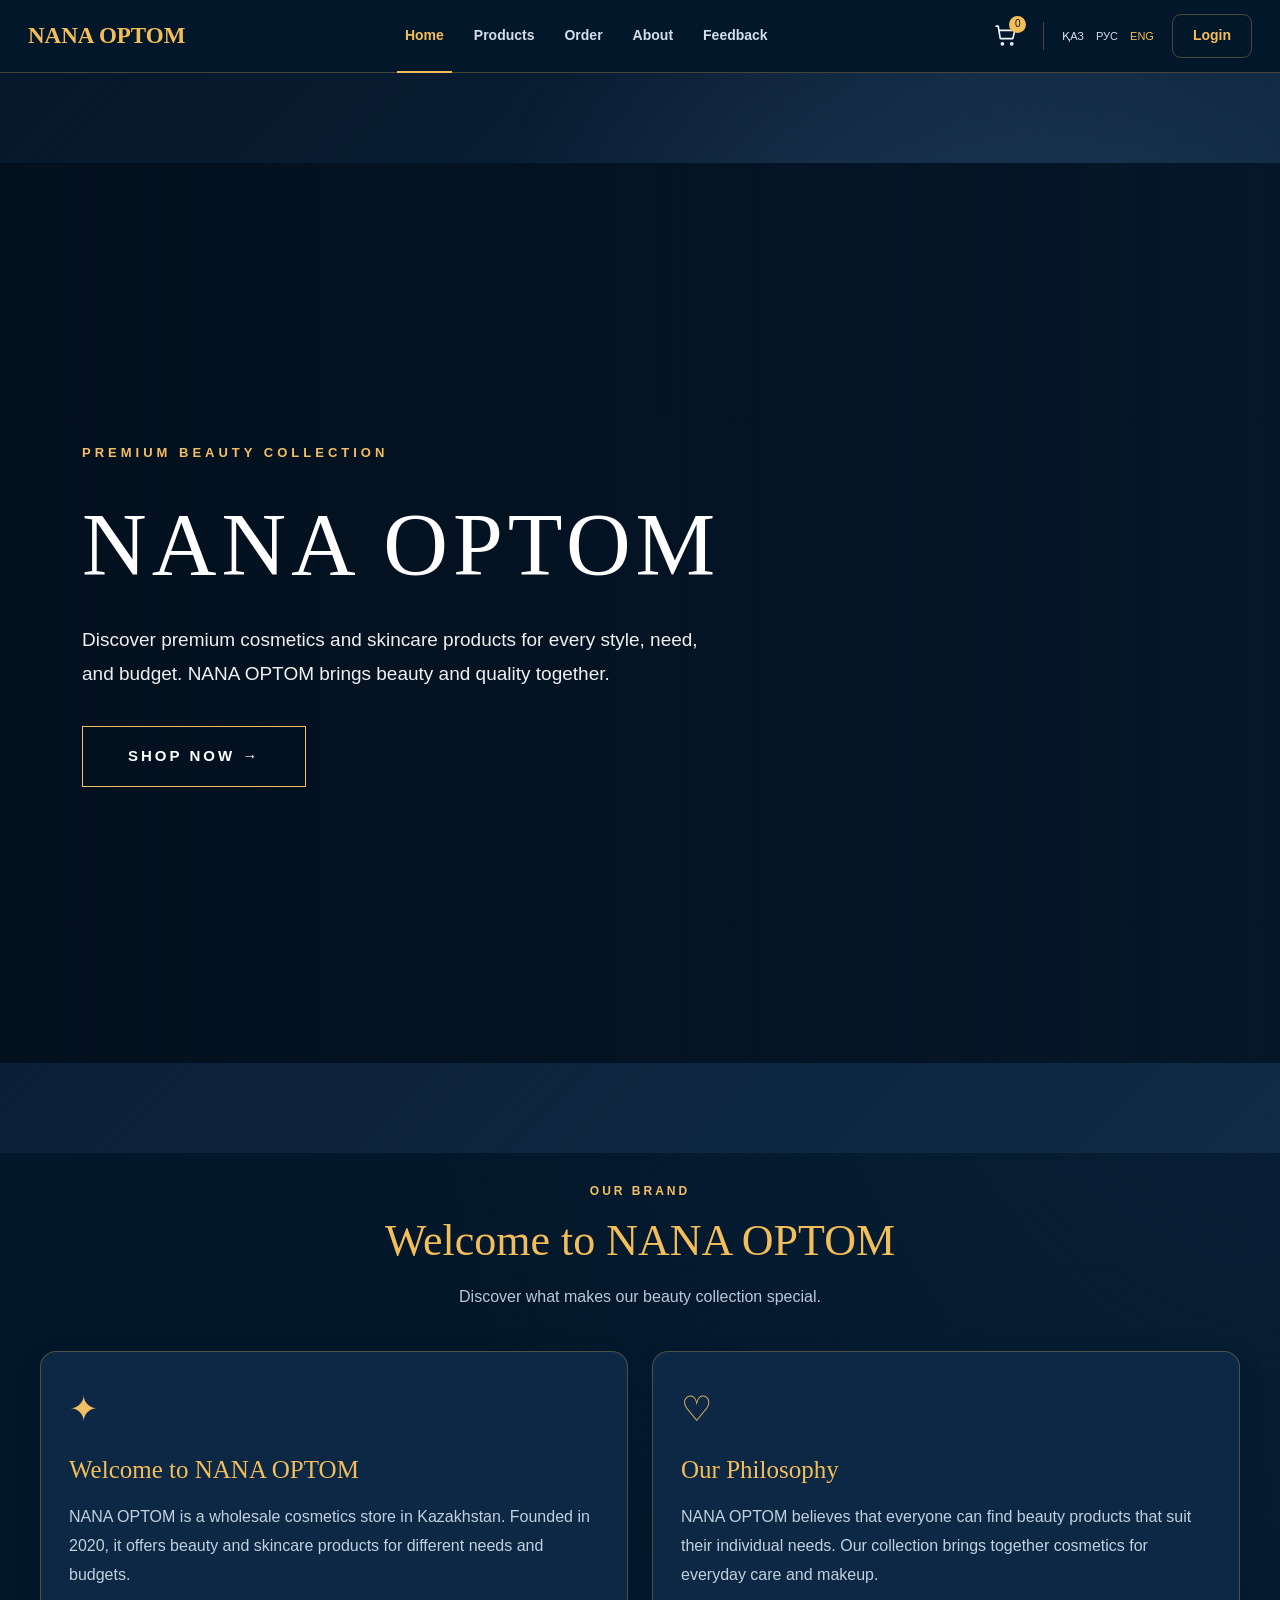
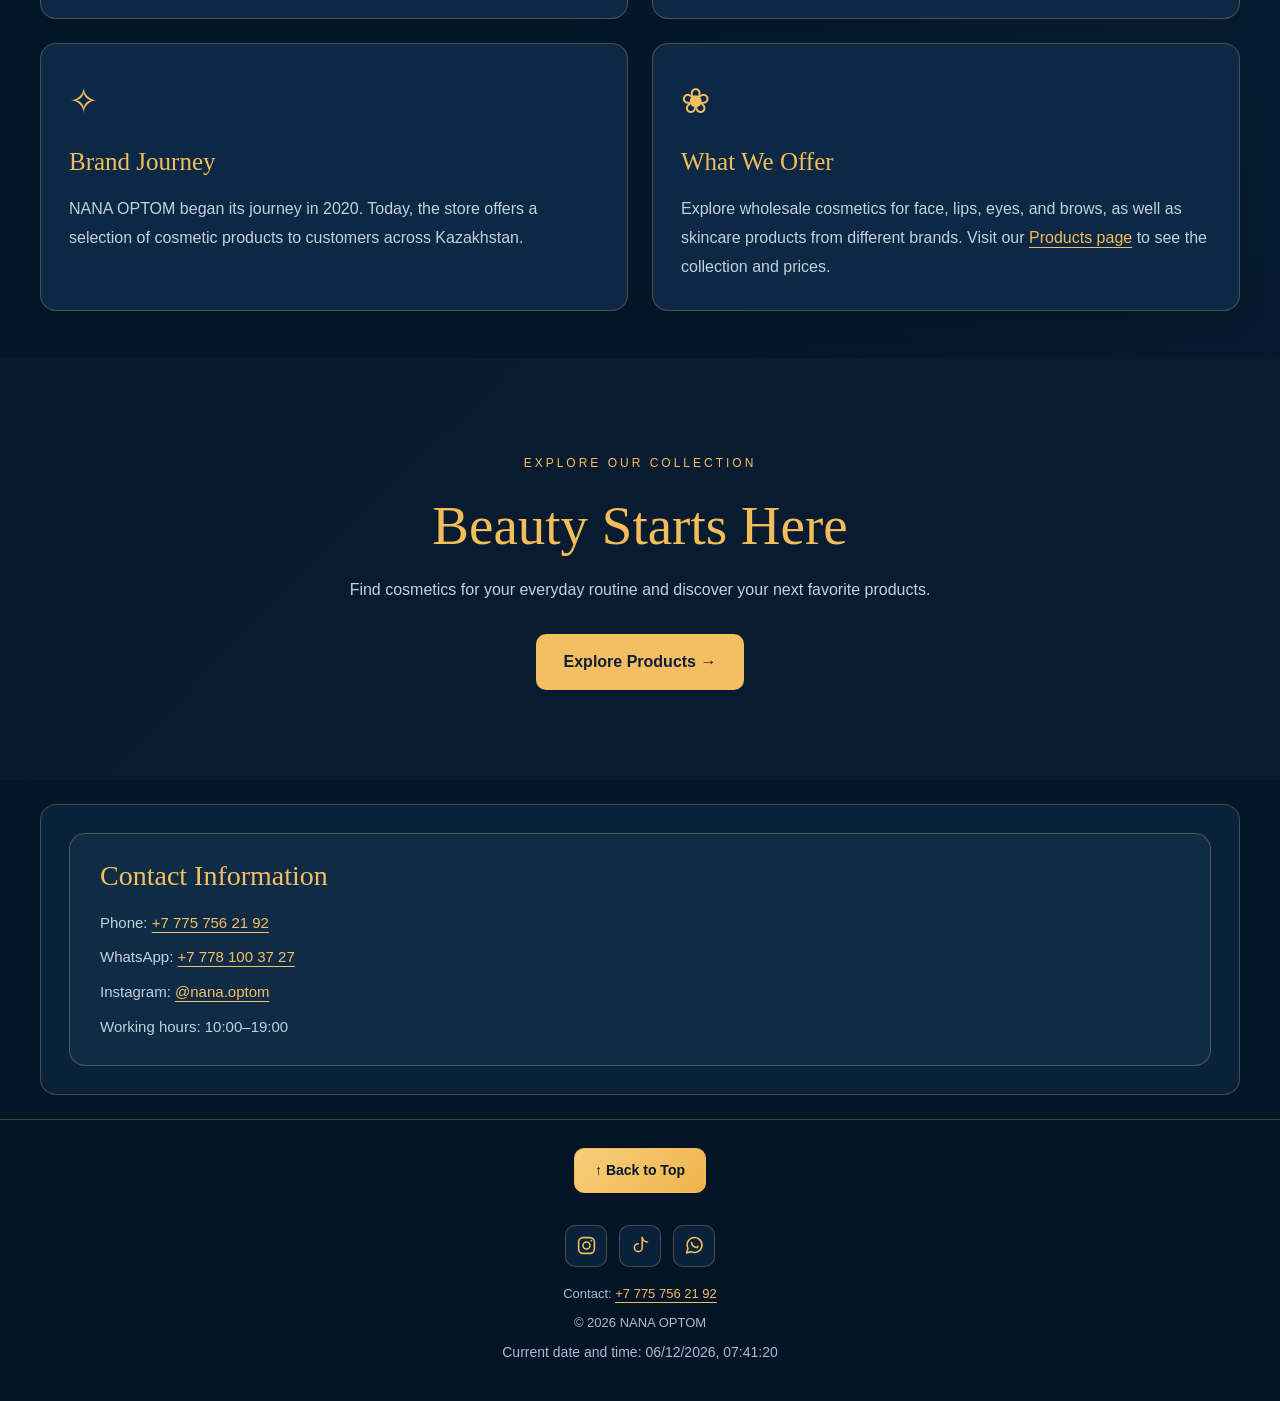
==== commit 81067cf5: "Assignment 6: Complete jQuery implementation and documentation" ====
--- a/index.html
+++ b/index.html
@@ -1,3 +1,4 @@
+
 <!DOCTYPE html>
 <!-- Authors: Aida Khalila and Assiya Yesmagambet -->
 <html lang="en">
@@ -142,7 +143,9 @@
         </div>
 
         <div class="col-12 col-md-6">
-            <section id="philosophy-section" class="home-info-card h-100"><div class="home-card-icon">♡</div>
+            <section id="philosophy-section" class="home-info-card h-100">
+
+                <div class="home-card-icon">♡</div>
 
                 <h2>Our Philosophy</h2>
 
@@ -294,7 +297,9 @@
             </svg>
         </a>
 
-    </div><p>
+    </div>
+
+    <p>
         Contact:
         <a href="tel:+77757562192">+7 775 756 21 92</a>
     </p>
--- a/css/base.css
+++ b/css/base.css
@@ -520,4 +520,4 @@
     #order-confirmation.nana-premium .list-group {
         grid-template-columns: 1fr;
     }
-}
+}
--- a/css/theme.css
+++ b/css/theme.css
@@ -233,7 +233,9 @@
     opacity: 1;
 }
 
-/* BUTTONS */main .btn,
+/* BUTTONS */
+
+main .btn,
 footer .btn {
     padding: 11px 20px;
     border-radius: 10px;
@@ -433,7 +435,9 @@
 #products-main .table-responsive {
     border: 1px solid var(--theme-border);
     border-radius: 12px;
-}#products-main .table {
+}
+
+#products-main .table {
     --bs-table-color: var(--text);
     --bs-table-bg: var(--navy-card);
     --bs-table-border-color: rgba(243, 189, 89, 0.16);
@@ -636,7 +640,9 @@
 
 #feedback-confirmation p:last-child {
     margin-bottom: 0;
-}/* LOGIN */
+}
+
+/* LOGIN */
 
 #login-main {
     width: calc(100% - 32px);
@@ -866,7 +872,9 @@
 
     #product-list figure img {
         height: 220px;
-    }#feedback-form .feedback-group {
+    }
+
+    #feedback-form .feedback-group {
         padding: 20px !important;
     }
 
@@ -1067,7 +1075,9 @@
     body > .navbar .navbar-nav .nav-link.active::after {
         display: none;
     }
-}@media (max-width: 600px) {
+}
+
+@media (max-width: 600px) {
     body > .navbar > .container {
         gap: 10px;
     }
@@ -1240,7 +1250,9 @@
         min-width: 0 !important;
         width: auto !important;
         order: 0 !important;
-    }body:has(#order-main) > .navbar .navbar-nav {
+    }
+
+    body:has(#order-main) > .navbar .navbar-nav {
         display: flex !important;
         flex-direction: row !important;
         flex-wrap: nowrap !important;
@@ -1357,4 +1369,4 @@
     #about-main img {
         transition: none;
     }
-}+}
--- a/css/home.css
+++ b/css/home.css
@@ -1,3 +1,4 @@
+
 /* NANA OPTOM — PREMIUM HOME DESIGN */
 
 /* HERO */
@@ -224,7 +225,9 @@
     border: 1px solid rgba(244, 191, 99, 0.3);
     border-radius: 20px;
     padding: 45px 30px;
-}.contact-card {
+}
+
+.contact-card {
     padding: 28px 15px;
     border-radius: 15px;
     background: #192e4b;
@@ -477,7 +480,9 @@
     color: #f4bf63;
     font-size: 28px;
     margin-bottom: 18px;
-}.contact-simple p {
+}
+
+.contact-simple p {
     color: #c2d0df;
     font-size: 15px;
     margin-bottom: 10px;
